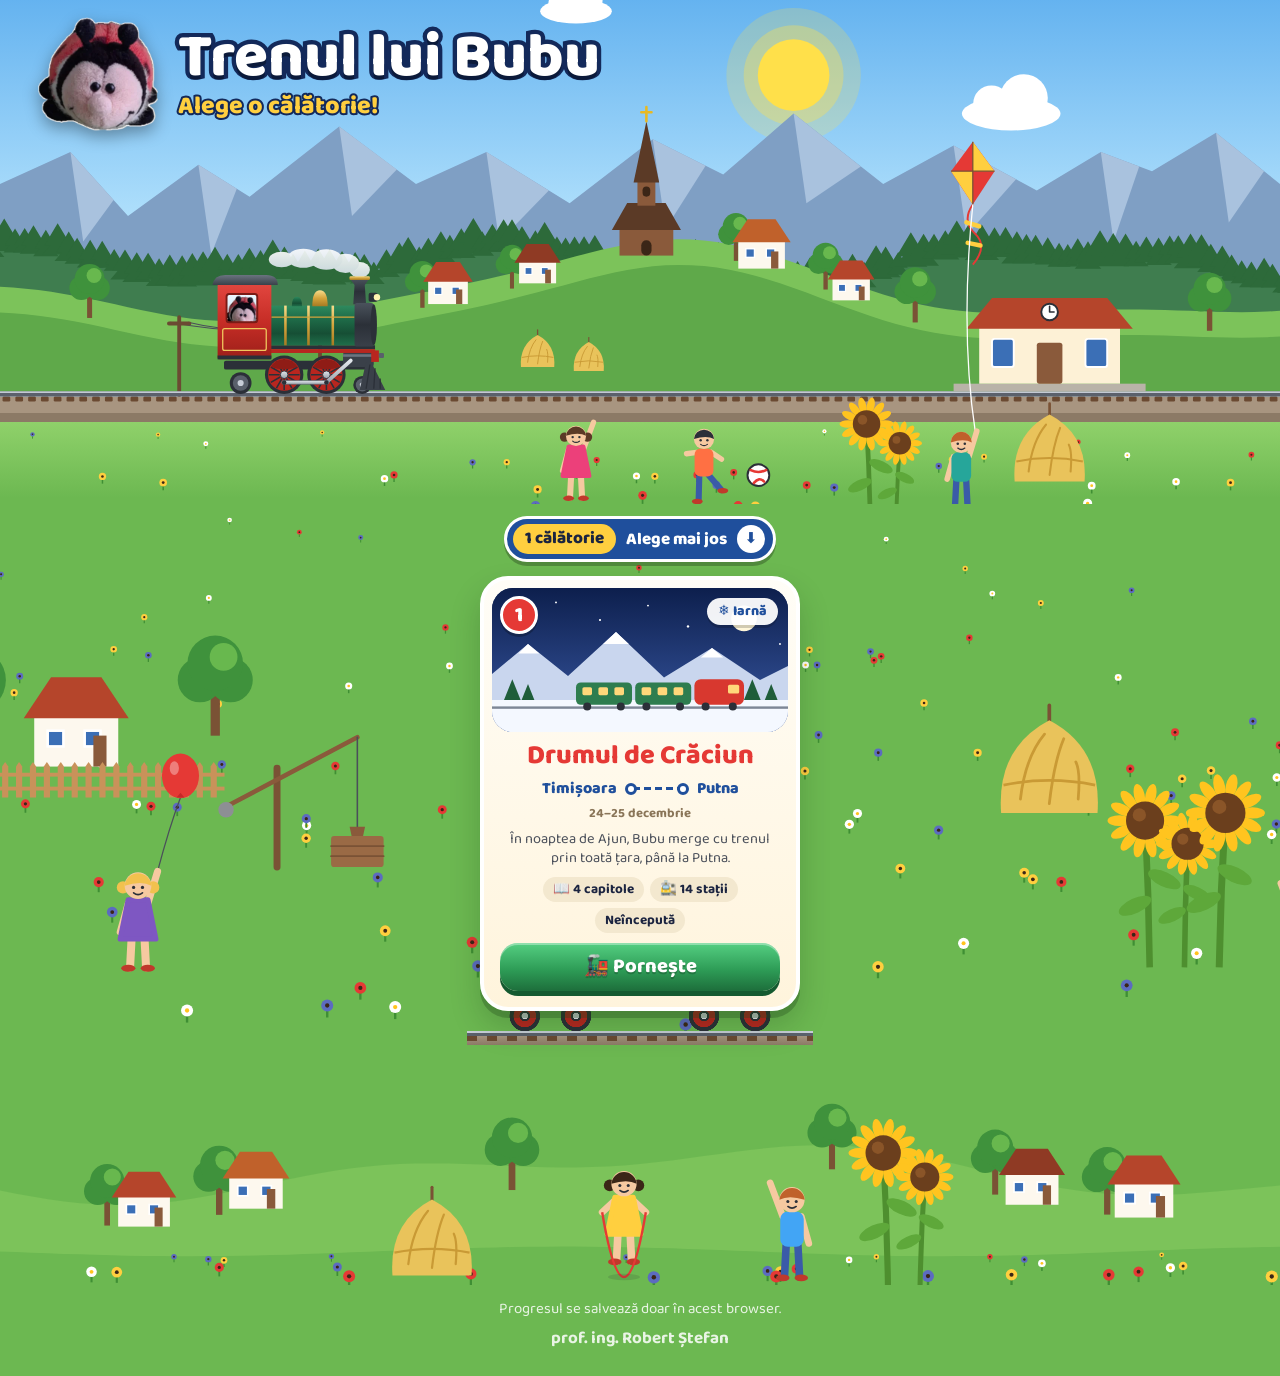
==== index.html @ 70a52c05 "Show under the landscape how many journeys there are, and that they are below" ====
<!doctype html>
<html lang="ro">
<head>
  <meta charset="utf-8">
  <meta name="viewport" content="width=device-width, initial-scale=1, viewport-fit=cover">
  <title>Trenul lui Bubu</title>
  <meta name="description" content="Trenul lui Bubu: călătorii cu trenul prin România, cu misiuni în gări și pe drum. Un joc pentru copii, pe calculator, tabletă și telefon.">
  <meta name="theme-color" content="#13295a">
  <link rel="icon" href="shared/assets/favicon.ico" sizes="48x48">
  <link rel="icon" href="shared/assets/icon-192.png" type="image/png" sizes="192x192">
  <link rel="preconnect" href="https://fonts.googleapis.com">
  <link rel="preconnect" href="https://fonts.gstatic.com" crossorigin>
  <link href="https://fonts.googleapis.com/css2?family=Baloo+2:wght@500;700;800&display=swap" rel="stylesheet">
  <link rel="stylesheet" href="shared/css/tokens.css">
  <link rel="stylesheet" href="home/home.css">
  <!-- the season (from the calendar, or ?anotimp=vara): marks <html> before the page is drawn -->
  <script src="home/season.js"></script>
</head>
<body>
  <header class="home-hero">
    <!-- the season's landscape is drawn here by home/home.js (home/landscape.js) -->
    <div class="home-scene" id="scene"></div>
    <div class="home-head">
      <img class="home-bubu" src="shared/assets/bubu.webp" alt="" width="120" height="120">
      <div class="home-sign">
        <h1 class="home-title">Trenul lui Bubu</h1>
        <p class="home-subtitle">Alege o călătorie!</p>
      </div>
    </div>
  </header>

  <main class="home-main">
    <!-- the scenery behind the cards (home/home.js) -->
    <div class="home-ground" id="ground"></div>
    <!-- how many journeys there are, and that they are below (home/home.js) -->
    <a class="home-more" id="more" href="#routes" hidden></a>
    <!-- the journeys are listed by home/home.js (from home/routes.js) -->
    <ol class="route-list" id="routes" aria-label="Călătoriile">
      <li><a class="route-card route-card--plain" href="route-01/">Ruta 1 · Drumul de Crăciun (Timișoara → Putna)</a></li>
    </ol>
  </main>

  <!-- the meadow of the landscape goes on under the journeys (home/home.js) -->
  <div class="home-meadow" id="meadow"></div>

  <footer class="home-foot">
    <p>Progresul se salvează doar în acest browser.</p>
    <p class="home-author">prof. ing. Robert Ștefan</p>
  </footer>

  <noscript><p class="home-foot">Pentru joc trebuie activat JavaScript în browser.</p></noscript>
  <script type="module" src="home/home.js"></script>
</body>
</html>
---- shared/css/tokens.css ----
/* Trenul lui Bubu — the design tokens shared by every page: colours, the
   font, spacing and the one look of every box (glass and paper cards).
   The canvas uses the same values (shared/js/gfx/ui-style.js). */

:root {
  --night: #0b1a3a;
  --night-2: #13295a;
  --snow: #f4f8ff;
  --red: #e53935;
  --red-dark: #b71c1c;
  --green: #2e9d57;
  --green-dark: #1d6e3b;
  --gold: #ffcf3f;
  --ink: #1b2440;
  --paper: #fffaf0;
  --station-blue: #1f4f9c;
  --font: 'Baloo 2', 'Comic Sans MS', system-ui, sans-serif;
  --gap: clamp(8px, 1.4vmin, 14px);

  /* One look for every box in the game (the canvas uses the same values,
     see shared/js/gfx/ui-style.js). Two families:
       glass  dark blue, see-through, thin white line: the HUD, counters,
              buttons and controls over the game;
       paper  warm white card, thick white line: everything to read
              (announcements, results, briefings, station missions). */
  --glass: rgba(19, 41, 90, .85);
  --glass-line: 3px solid rgba(255, 255, 255, .9);
  --paper-card: rgba(255, 250, 240, .97);
  --paper-line: 5px solid #fff;
  --radius-s: 18px;
  --radius-m: 24px;
  --radius-l: 30px;
  /* shadows: a solid one under the box (it "stands" on the page) plus, for
     big cards, one soft shadow — painted once, never animated */
  --shadow-s: 0 4px 0 rgba(0, 0, 0, .25);
  --shadow-l: 0 10px 0 rgba(0, 0, 0, .2), 0 22px 48px rgba(0, 0, 0, .35);
  /* the springy curve every box uses to come in */
  --spring: cubic-bezier(.2, 1.35, .4, 1);
}
---- home/home.css ----
/* Trenul lui Bubu — the home page: the season's landscape with the train,
   then the list of journeys.
   It uses the shared design tokens (shared/css/tokens.css): the cards are
   "paper" cards, like everything to read in the game. Nothing moves on this
   page: no animations, no transitions. */

* { box-sizing: border-box; }

html { min-height: 100%; }

/* the colours of every season (home/season.js marks <html> with it):
   the ground under the landscape, continuing its meadow */
:root[data-season="summer"] {
  --ground: #6cb851;
  --ground-ink: #fff;
}

body {
  margin: 0;
  overflow-x: clip;
  min-height: 100vh;
  padding: 0 0 max(16px, env(safe-area-inset-bottom));
  font-family: var(--font);
  color: var(--ground-ink, var(--snow));
  /* the meadow of the landscape goes on under the journeys */
  background: var(--ground, var(--night));
}

/* ---------- The landscape, with the name of the game on its sky ---------- */
.home-hero {
  position: relative;
  /* tall enough that the train and the children are big, low enough that
     the journeys show under it; on a tall phone not so tall that the train
     is cut at the sides */
  height: clamp(270px, min(56svh, 125vw), 740px);
  overflow: hidden;
  background: var(--ground);
}
.home-scene { position: absolute; inset: 0; }
.home-scene svg { display: block; width: 100%; height: 100%; }

.home-head {
  position: relative;
  display: flex;
  align-items: center;
  justify-content: center;
  gap: clamp(8px, 2.4vw, 20px);
  padding: max(14px, env(safe-area-inset-top)) 16px 0;
}
.home-bubu {
  width: clamp(64px, 14vw, 120px);
  height: auto;
  filter: drop-shadow(0 6px 8px rgba(0, 0, 0, .35));
}
/* the name of the game, straight on the sky (no box around it) */
.home-sign { text-align: left; }
/* white letters with a dark blue outline, so they read on any sky */
.home-title {
  margin: 0;
  font-size: clamp(34px, 7vw, 62px);
  font-weight: 800;
  line-height: 1;
  color: #fff;
  -webkit-text-stroke: .14em var(--night-2);
  paint-order: stroke fill;
  text-shadow: 0 4px 0 var(--night);
}
.home-subtitle {
  margin: 4px 0 0;
  font-size: clamp(18px, 3vw, 25px);
  font-weight: 800;
  line-height: 1.1;
  color: var(--gold);
  -webkit-text-stroke: .16em var(--night-2);
  paint-order: stroke fill;
}

/* wide screens: the name goes to the left, out of the way of the sun, and
   the engine goes further left too (the whole width of the landscape shows) */
@media (min-aspect-ratio: 4/3) {
  .home-head { justify-content: flex-start; padding-left: max(3vw, env(safe-area-inset-left)); }
  .land-engine { transform: translateX(-360px); }
}

/* ---------- Season filter (only with journeys of several seasons) ---------- */
.season-bar {
  display: flex;
  flex-wrap: wrap;
  justify-content: center;
  gap: 10px;
  margin: 0 auto 20px;
}
.season-btn {
  padding: 8px 18px;
  border: var(--glass-line);
  border-radius: 999px;
  background: var(--glass);
  color: #fff;
  font: inherit;
  font-size: 18px;
  font-weight: 700;
  box-shadow: var(--shadow-s);
  cursor: pointer;
}
.season-btn[aria-pressed="true"] { background: var(--gold); color: var(--ink); }

/* ---------- Journeys ---------- */
.home-main { position: relative; max-width: 1100px; margin: 0 auto; padding: 12px 16px 0; }
/* the scenery behind the cards, across the whole width of the page */
.home-ground {
  position: absolute;
  top: 0;
  bottom: 0;
  left: calc(50% - 50vw);
  width: 100vw;
  min-height: 420px;
  pointer-events: none;
}
.home-ground svg { display: block; width: 100%; height: 100%; }
.home-main > :not(.home-ground) { position: relative; }
/* the sign that tells how many journeys there are, and that they are below */
.home-more {
  display: flex;
  align-items: center;
  gap: 10px;
  width: fit-content;
  margin: 0 auto 14px;
  padding: 5px 8px 5px 6px;
  border: 3px solid #fff;
  border-radius: 999px;
  background: var(--station-blue);
  color: #fff;
  font-size: 17px;
  font-weight: 800;
  text-decoration: none;
  box-shadow: 0 4px 0 rgba(0, 0, 0, .25);
}
.home-more[hidden] { display: none; }
.home-more-count { padding: 1px 12px 2px; border-radius: 999px; background: var(--gold); color: var(--ink); }
.home-more-arrow {
  display: grid;
  place-items: center;
  width: 28px;
  height: 28px;
  border-radius: 50%;
  background: #fff;
  color: var(--station-blue);
  font-size: 15px;
}
.route-list {
  list-style: none;
  margin: 0;
  padding: 0;
  display: grid;
  /* the cards stand in the middle, the scenery shows at their sides */
  grid-template-columns: repeat(auto-fit, minmax(min(100%, 270px), 320px));
  justify-content: center;
  gap: var(--list-gap) var(--list-gap);
  --list-gap: clamp(14px, 2.4vw, 24px);
}
/* every journey is a train car: on wheels, on a track that runs along the row */
.route-item { position: relative; padding-bottom: 30px; }
.route-item::before {
  content: "";
  position: absolute;
  left: 0;
  right: 0;
  bottom: 12px;
  height: 34px;
  background:
    radial-gradient(circle at 14% 50%, #e3e7ec 0 3px, #2b3038 3.5px 5px, #b8261f 5.5px 11px, #2b3038 11.5px 15px, transparent 15.5px),
    radial-gradient(circle at 30% 50%, #e3e7ec 0 3px, #2b3038 3.5px 5px, #b8261f 5.5px 11px, #2b3038 11.5px 15px, transparent 15.5px),
    radial-gradient(circle at 70% 50%, #e3e7ec 0 3px, #2b3038 3.5px 5px, #b8261f 5.5px 11px, #2b3038 11.5px 15px, transparent 15.5px),
    radial-gradient(circle at 86% 50%, #e3e7ec 0 3px, #2b3038 3.5px 5px, #b8261f 5.5px 11px, #2b3038 11.5px 15px, transparent 15.5px);
}
.route-item::after {
  content: "";
  position: absolute;
  left: calc(var(--list-gap) / -2 - 1px);
  right: calc(var(--list-gap) / -2 - 1px);
  bottom: 0;
  height: 14px;
  background:
    linear-gradient(#c8ced8 0 2px, #5b616c 2px 5px, transparent 5px) 0 0 / 100% 100% no-repeat,
    repeating-linear-gradient(90deg, #6b4a32 0 10px, transparent 10px 20px) 0 5px / 100% 5px no-repeat,
    linear-gradient(#a89580, #8c7a66) 0 5px / 100% 9px no-repeat;
}
.route-item[hidden] { display: none; }

/* a journey's card: a warm paper ticket with a thick white edge, its
   picture framed inside, its name and its two stations joined like on a
   railway map, and one big button */
.route-card {
  position: relative;
  z-index: 1;
  display: flex;
  flex-direction: column;
  height: calc(100% - 4px);
  overflow: hidden;
  background: linear-gradient(#fffdf7, #fff4dc);
  color: var(--ink);
  border: 4px solid #fff;
  border-radius: 28px;
  box-shadow: 0 7px 0 rgba(30, 70, 25, .3), 0 16px 30px rgba(20, 50, 20, .22);
  text-decoration: none;
}
.route-card:hover, .route-card:focus-visible { transform: translateY(-4px); }
.route-card:active { transform: translateY(2px); }
.route-card:hover .route-go, .route-card:focus-visible .route-go { filter: brightness(1.08); }
.route-card:focus-visible { outline: 5px solid var(--gold); outline-offset: 3px; }
.route-card--plain { padding: 20px; font-size: 20px; font-weight: 700; }

.route-pic {
  position: relative;
  margin: 8px 8px 0;
  aspect-ratio: 2 / 1;
  overflow: hidden;
  border-radius: 21px;
  background: var(--night-2);
}
.route-pic svg { display: block; width: 100%; height: 100%; }
/* the journey's number, like the number on a train */
.route-num {
  position: absolute;
  top: 8px;
  left: 8px;
  display: grid;
  place-items: center;
  width: 38px;
  height: 38px;
  border: 3px solid #fff;
  border-radius: 50%;
  background: var(--red);
  color: #fff;
  font-size: 21px;
  font-weight: 800;
  line-height: 1;
  box-shadow: 0 3px 0 rgba(0, 0, 0, .25);
}
.route-season {
  position: absolute;
  top: 10px;
  right: 10px;
  padding: 2px 11px 3px;
  border-radius: 999px;
  background: rgba(255, 255, 255, .94);
  color: var(--season, var(--green));
  font-size: 14px;
  font-weight: 800;
  box-shadow: 0 3px 0 rgba(0, 0, 0, .18);
}

.route-body {
  flex: 1;
  display: flex;
  flex-direction: column;
  align-items: center;
  gap: 6px;
  padding: 10px 16px 16px;
  text-align: center;
}
.route-title { margin: 0; font-size: clamp(23px, 2.8vw, 27px); font-weight: 800; line-height: 1.05; color: var(--red); }
.route-way {
  display: flex;
  align-items: center;
  justify-content: center;
  gap: 8px;
  margin: 0;
  font-size: 16px;
  font-weight: 800;
  color: var(--station-blue);
}
/* the line between the two stations: a dashed track with a dot at each end */
.route-line {
  position: relative;
  flex: 0 0 64px;
  height: 12px;
  background: repeating-linear-gradient(90deg, var(--station-blue) 0 7px, transparent 7px 11px) center / calc(100% - 16px) 3px no-repeat;
}
.route-line::before, .route-line::after {
  content: "";
  position: absolute;
  top: 0;
  width: 6px;
  height: 6px;
  border: 3px solid var(--station-blue);
  border-radius: 50%;
  background: #fff;
}
.route-line::before { left: 0; }
.route-line::after { right: 0; }
.route-when { margin: -4px 0 0; font-size: 13px; font-weight: 700; color: #8a7558; }
.route-blurb { margin: 0; font-size: 14.5px; line-height: 1.32; color: #4a4f5a; }
.route-facts {
  list-style: none;
  margin: 2px 0 4px;
  padding: 0;
  display: flex;
  flex-wrap: wrap;
  justify-content: center;
  gap: 6px;
  font-size: 13.5px;
  font-weight: 700;
}
.route-facts li { padding: 1px 10px 2px; border-radius: 999px; background: #f3e8cf; }
.route-status--started { background: #ffe9a3 !important; }
.route-status--finished { background: #c8efd5 !important; color: var(--green-dark); }
.route-stars { color: #b07f00; }
.route-go {
  align-self: stretch;
  margin-top: auto;
  padding: 7px 16px 9px;
  border-radius: 18px;
  background: linear-gradient(#55cf82, var(--green) 55%, var(--green-dark));
  color: #fff;
  font-size: 20px;
  font-weight: 800;
  text-shadow: 0 2px 0 rgba(0, 0, 0, .2);
  box-shadow: 0 5px 0 #155a30, inset 0 2px 0 rgba(255, 255, 255, .35);
}

/* hidden on the screen, read by screen readers */
.sr-only {
  position: absolute;
  width: 1px;
  height: 1px;
  overflow: hidden;
  clip-path: inset(50%);
  white-space: nowrap;
}

/* each season colours its card's season label */
.season--winter { --season: #1f4f9c; }
.season--spring { --season: #c2477a; }
.season--summer { --season: #c27a00; }
.season--autumn { --season: #b5451b; }

/* ---------- The meadow under the journeys ---------- */
.home-meadow { height: clamp(140px, 20vw, 240px); }
.home-meadow svg { display: block; width: 100%; height: 100%; }

/* ---------- Footer ---------- */
.home-foot { margin: 12px 16px 8px; text-align: center; font-size: 15px; opacity: .85; }
.home-foot p { margin: 0 0 4px; }
.home-author { font-size: 17px; font-weight: 700; }

/* sideways phones: the landscape fills the screen, with a low sign */
@media (max-height: 520px) and (orientation: landscape) {
  .home-hero { height: 76svh; }
  .home-head { padding-top: max(8px, env(safe-area-inset-top)); }
  .home-bubu { width: 56px; }
  .home-title { font-size: 30px; }
  .home-subtitle { font-size: 16px; margin-top: 2px; }
}
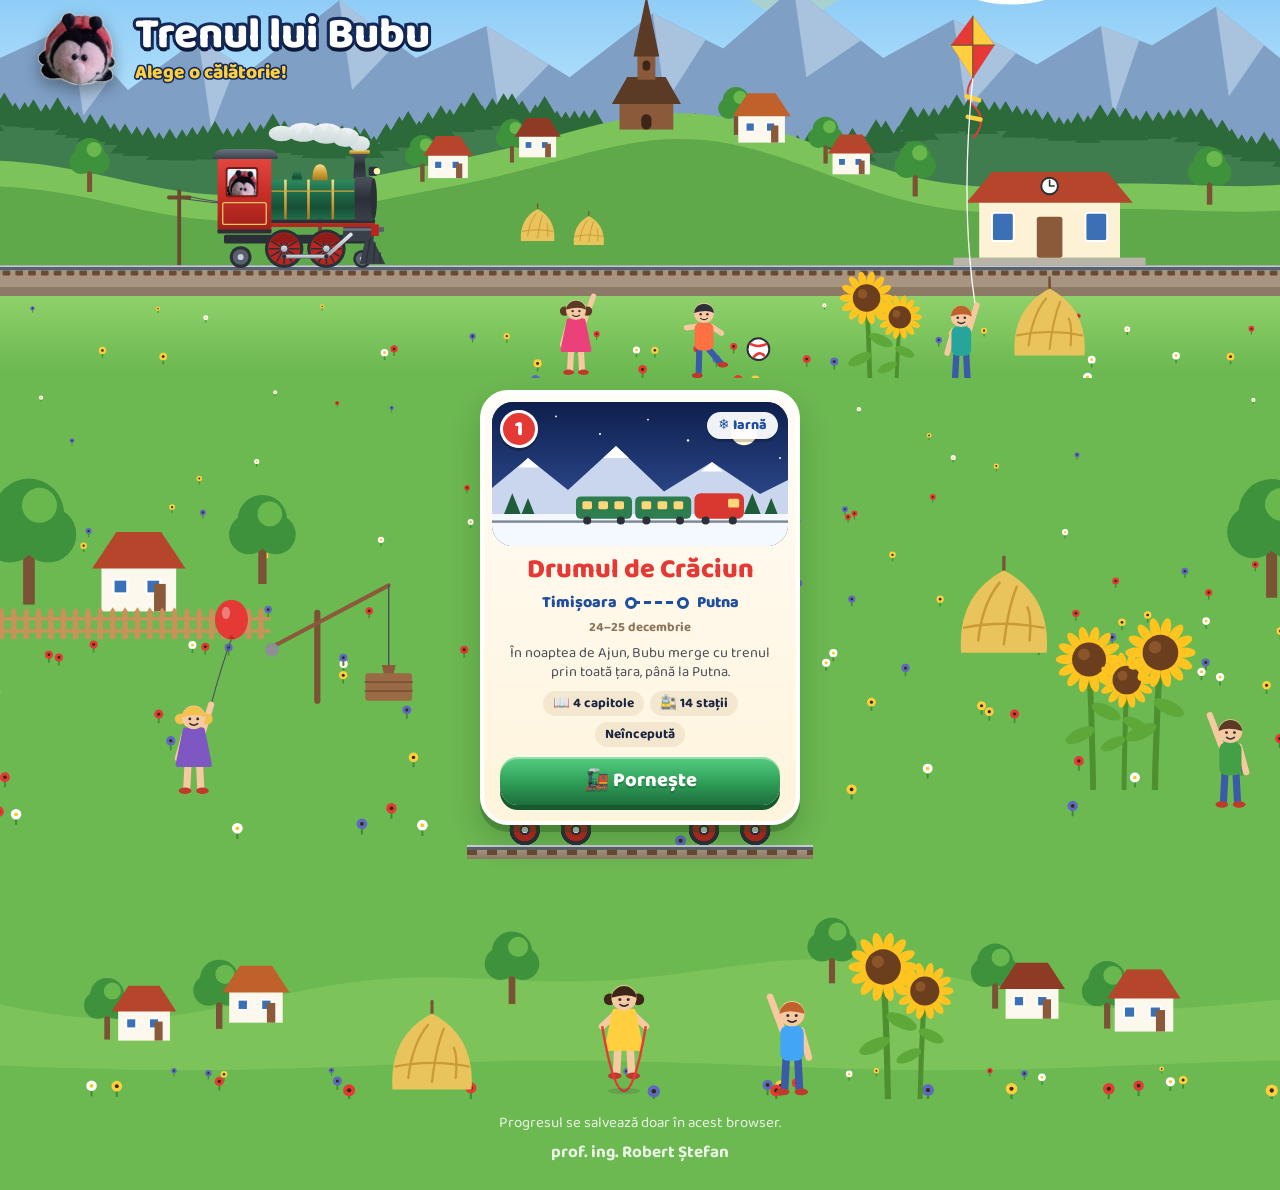
==== commit a5e959c7: "Show a 'see all journeys' button while journeys are below the screen" ====
--- a/index.html
+++ b/index.html
@@ -32,8 +32,6 @@
   <main class="home-main">
     <!-- the scenery behind the cards (home/home.js) -->
     <div class="home-ground" id="ground"></div>
-    <!-- how many journeys there are, and that they are below (home/home.js) -->
-    <a class="home-more" id="more" href="#routes" hidden></a>
     <!-- the journeys are listed by home/home.js (from home/routes.js) -->
     <ol class="route-list" id="routes" aria-label="Călătoriile">
       <li><a class="route-card route-card--plain" href="route-01/">Ruta 1 · Drumul de Crăciun (Timișoara → Putna)</a></li>
@@ -48,6 +46,9 @@
     <p class="home-author">prof. ing. Robert Ștefan</p>
   </footer>
 
+  <!-- shows that there are journeys below the screen (home/home.js) -->
+  <button class="scroll-hint" id="scroll-hint" type="button" hidden>Vezi toate călătoriile <span aria-hidden="true">↓</span></button>
+
   <noscript><p class="home-foot">Pentru joc trebuie activat JavaScript în browser.</p></noscript>
   <script type="module" src="home/home.js"></script>
 </body>
--- a/home/home.css
+++ b/home/home.css
@@ -32,7 +32,7 @@
   /* tall enough that the train and the children are big, low enough that
      the journeys show under it; on a tall phone not so tall that the train
      is cut at the sides */
-  height: clamp(270px, min(56svh, 125vw), 740px);
+  height: clamp(230px, min(42svh, 125vw), 560px);
   overflow: hidden;
   background: var(--ground);
 }
@@ -80,6 +80,11 @@
 @media (min-aspect-ratio: 4/3) {
   .home-head { justify-content: flex-start; padding-left: max(3vw, env(safe-area-inset-left)); }
   .land-engine { transform: translateX(-360px); }
+  /* the landscape is a low strip there: a smaller name, so it stays above the engine */
+  .home-head { padding-top: max(10px, env(safe-area-inset-top)); }
+  .home-bubu { width: clamp(56px, 6vw, 84px); }
+  .home-title { font-size: clamp(30px, 3.4vw, 50px); }
+  .home-subtitle { font-size: clamp(16px, 1.5vw, 21px); }
 }
 
 /* ---------- Season filter (only with journeys of several seasons) ---------- */
@@ -118,35 +123,7 @@
 }
 .home-ground svg { display: block; width: 100%; height: 100%; }
 .home-main > :not(.home-ground) { position: relative; }
-/* the sign that tells how many journeys there are, and that they are below */
-.home-more {
-  display: flex;
-  align-items: center;
-  gap: 10px;
-  width: fit-content;
-  margin: 0 auto 14px;
-  padding: 5px 8px 5px 6px;
-  border: 3px solid #fff;
-  border-radius: 999px;
-  background: var(--station-blue);
-  color: #fff;
-  font-size: 17px;
-  font-weight: 800;
-  text-decoration: none;
-  box-shadow: 0 4px 0 rgba(0, 0, 0, .25);
-}
-.home-more[hidden] { display: none; }
-.home-more-count { padding: 1px 12px 2px; border-radius: 999px; background: var(--gold); color: var(--ink); }
-.home-more-arrow {
-  display: grid;
-  place-items: center;
-  width: 28px;
-  height: 28px;
-  border-radius: 50%;
-  background: #fff;
-  color: var(--station-blue);
-  font-size: 15px;
-}
+
 .route-list {
   list-style: none;
   margin: 0;
@@ -339,6 +316,36 @@
 .home-meadow { height: clamp(140px, 20vw, 240px); }
 .home-meadow svg { display: block; width: 100%; height: 100%; }
 
+/* ---------- "Vezi toate călătoriile ↓" ----------
+   shown by home/home.js only while the page is at the top and a journey is
+   hidden below the screen; a tap jumps to it (like lumea-lui-bubu, but still) */
+.scroll-hint {
+  position: fixed;
+  z-index: 20;
+  left: 50%;
+  bottom: calc(16px + env(safe-area-inset-bottom, 0px));
+  display: inline-flex;
+  align-items: center;
+  gap: 8px;
+  min-height: 48px;
+  padding: 8px 22px 10px;
+  border: 3px solid #fff;
+  border-radius: 999px;
+  background: var(--station-blue);
+  color: #fff;
+  font: inherit;
+  font-size: 18px;
+  font-weight: 800;
+  box-shadow: 0 6px 16px rgba(20, 40, 60, .35);
+  cursor: pointer;
+  transform: translateX(-50%);
+}
+.scroll-hint[hidden] { display: none; }
+/* wide screens: in the bottom right corner, where it does not cover a card */
+@media (min-width: 641px) {
+  .scroll-hint { left: auto; right: 24px; transform: none; }
+}
+
 /* ---------- Footer ---------- */
 .home-foot { margin: 12px 16px 8px; text-align: center; font-size: 15px; opacity: .85; }
 .home-foot p { margin: 0 0 4px; }
@@ -346,7 +353,7 @@
 
 /* sideways phones: the landscape fills the screen, with a low sign */
 @media (max-height: 520px) and (orientation: landscape) {
-  .home-hero { height: 76svh; }
+  .home-hero { height: 64svh; }
   .home-head { padding-top: max(8px, env(safe-area-inset-top)); }
   .home-bubu { width: 56px; }
   .home-title { font-size: 30px; }
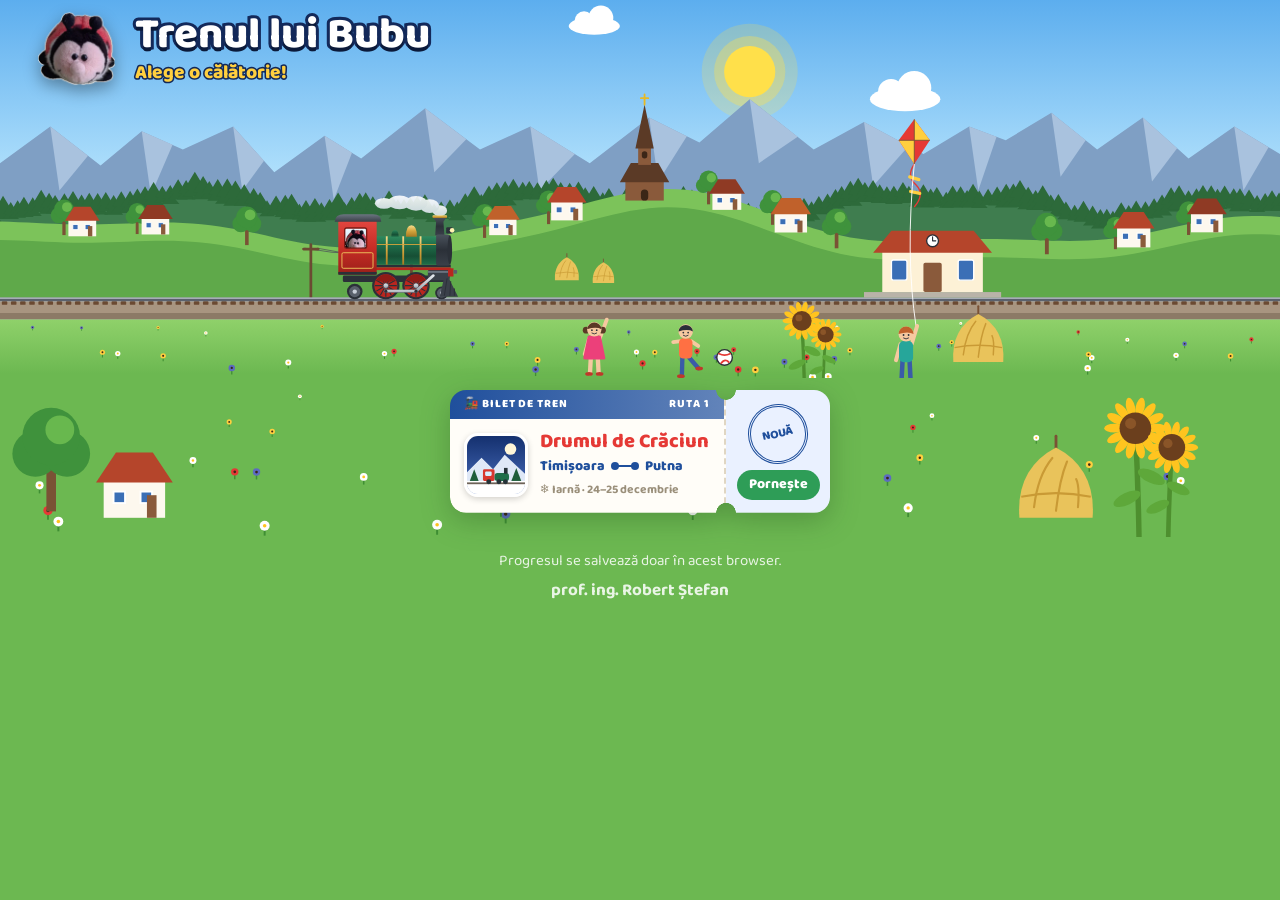
==== commit 57a9974a: "Make the journeys part only as tall as the tickets" ====
--- a/index.html
+++ b/index.html
@@ -38,9 +38,6 @@
     </ol>
   </main>
 
-  <!-- the meadow of the landscape goes on under the journeys (home/home.js) -->
-  <div class="home-meadow" id="meadow"></div>
-
   <footer class="home-foot">
     <p>Progresul se salvează doar în acest browser.</p>
     <p class="home-author">prof. ing. Robert Ștefan</p>
--- a/home/home.css
+++ b/home/home.css
@@ -110,7 +110,7 @@
 .season-btn[aria-pressed="true"] { background: var(--gold); color: var(--ink); }
 
 /* ---------- Journeys ---------- */
-.home-main { position: relative; max-width: 1100px; margin: 0 auto; padding: 12px 16px 0; }
+.home-main { position: relative; max-width: 1100px; margin: 0 auto; padding: 12px 16px 24px; }
 /* the scenery behind the cards, across the whole width of the page */
 .home-ground {
   position: absolute;
@@ -118,10 +118,13 @@
   bottom: 0;
   left: calc(50% - 50vw);
   width: 100vw;
-  min-height: 420px;
   pointer-events: none;
 }
 .home-ground svg { display: block; width: 100%; height: 100%; }
+/* narrow screens: the card fills the width, the scenery would only peek out at the edges */
+@media (max-width: 640px) {
+  .home-ground { display: none; }
+}
 .home-main > :not(.home-ground) { position: relative; }
 
 .route-list {
@@ -130,170 +133,138 @@
   padding: 0;
   display: grid;
   /* the cards stand in the middle, the scenery shows at their sides */
-  grid-template-columns: repeat(auto-fit, minmax(min(100%, 270px), 320px));
+  grid-template-columns: repeat(auto-fit, minmax(min(100%, 320px), 380px));
   justify-content: center;
   gap: var(--list-gap) var(--list-gap);
   --list-gap: clamp(14px, 2.4vw, 24px);
 }
-/* every journey is a train car: on wheels, on a track that runs along the row */
-.route-item { position: relative; padding-bottom: 30px; }
-.route-item::before {
-  content: "";
-  position: absolute;
-  left: 0;
-  right: 0;
-  bottom: 12px;
-  height: 34px;
-  background:
-    radial-gradient(circle at 14% 50%, #e3e7ec 0 3px, #2b3038 3.5px 5px, #b8261f 5.5px 11px, #2b3038 11.5px 15px, transparent 15.5px),
-    radial-gradient(circle at 30% 50%, #e3e7ec 0 3px, #2b3038 3.5px 5px, #b8261f 5.5px 11px, #2b3038 11.5px 15px, transparent 15.5px),
-    radial-gradient(circle at 70% 50%, #e3e7ec 0 3px, #2b3038 3.5px 5px, #b8261f 5.5px 11px, #2b3038 11.5px 15px, transparent 15.5px),
-    radial-gradient(circle at 86% 50%, #e3e7ec 0 3px, #2b3038 3.5px 5px, #b8261f 5.5px 11px, #2b3038 11.5px 15px, transparent 15.5px);
-}
-.route-item::after {
-  content: "";
-  position: absolute;
-  left: calc(var(--list-gap) / -2 - 1px);
-  right: calc(var(--list-gap) / -2 - 1px);
-  bottom: 0;
-  height: 14px;
-  background:
-    linear-gradient(#c8ced8 0 2px, #5b616c 2px 5px, transparent 5px) 0 0 / 100% 100% no-repeat,
-    repeating-linear-gradient(90deg, #6b4a32 0 10px, transparent 10px 20px) 0 5px / 100% 5px no-repeat,
-    linear-gradient(#a89580, #8c7a66) 0 5px / 100% 9px no-repeat;
-}
 .route-item[hidden] { display: none; }
 
-/* a journey's card: a warm paper ticket with a thick white edge, its
-   picture framed inside, its name and its two stations joined like on a
-   railway map, and one big button */
+/* a journey's card is a train ticket: the main part with a coloured band,
+   then a perforation with a notch at each end, then the stub with the
+   stamp (new, under way, done) and the button. The notches are cut out of
+   the card (mask), so the shadow is drawn around the cut shape (filter). */
+.route-item { filter: drop-shadow(0 8px 14px rgba(20, 60, 20, .28)); }
 .route-card {
-  position: relative;
-  z-index: 1;
+  --stub: 104px;
+  display: flex;
+  height: 100%;
+  background: #fffdf8;
+  color: var(--ink);
+  border-radius: 16px;
+  text-decoration: none;
+  -webkit-mask:
+    radial-gradient(circle 10px at calc(100% - var(--stub)) 0, transparent 9.5px, #000 10px) top / 100% 51% no-repeat,
+    radial-gradient(circle 10px at calc(100% - var(--stub)) 100%, transparent 9.5px, #000 10px) bottom / 100% 51% no-repeat;
+  mask:
+    radial-gradient(circle 10px at calc(100% - var(--stub)) 0, transparent 9.5px, #000 10px) top / 100% 51% no-repeat,
+    radial-gradient(circle 10px at calc(100% - var(--stub)) 100%, transparent 9.5px, #000 10px) bottom / 100% 51% no-repeat;
+}
+.route-card:hover .route-go, .route-card:focus-visible .route-go { filter: brightness(1.08); }
+.route-card:focus-visible .ticket-main { outline: 4px solid var(--gold); outline-offset: -6px; }
+.route-card--plain { padding: 20px; font-size: 20px; font-weight: 700; }
+
+.ticket-main {
+  flex: 1;
+  min-width: 0;
   display: flex;
   flex-direction: column;
-  height: calc(100% - 4px);
+  border-right: 2px dashed #e0d6c2;
+}
+/* the band at the top, in the colour of the journey's season */
+.ticket-head {
+  display: flex;
+  justify-content: space-between;
+  margin: 0;
+  padding: 5px 14px 6px;
+  background: linear-gradient(90deg, var(--season, var(--station-blue)), color-mix(in srgb, var(--season, var(--station-blue)) 70%, #fff));
+  color: #fff;
+  font-size: 11.5px;
+  font-weight: 800;
+  letter-spacing: .08em;
+  text-transform: uppercase;
+}
+.ticket-row { flex: 1; display: flex; align-items: center; gap: 12px; padding: 12px 14px 14px; }
+/* the small picture, framed like a photo */
+.ticket-pic {
+  flex: 0 0 64px;
+  height: 64px;
   overflow: hidden;
-  background: linear-gradient(#fffdf7, #fff4dc);
-  color: var(--ink);
-  border: 4px solid #fff;
-  border-radius: 28px;
-  box-shadow: 0 7px 0 rgba(30, 70, 25, .3), 0 16px 30px rgba(20, 50, 20, .22);
-  text-decoration: none;
-}
-.route-card:hover, .route-card:focus-visible { transform: translateY(-4px); }
-.route-card:active { transform: translateY(2px); }
-.route-card:hover .route-go, .route-card:focus-visible .route-go { filter: brightness(1.08); }
-.route-card:focus-visible { outline: 5px solid var(--gold); outline-offset: 3px; }
-.route-card--plain { padding: 20px; font-size: 20px; font-weight: 700; }
-
-.route-pic {
-  position: relative;
-  margin: 8px 8px 0;
-  aspect-ratio: 2 / 1;
-  overflow: hidden;
-  border-radius: 21px;
-  background: var(--night-2);
-}
-.route-pic svg { display: block; width: 100%; height: 100%; }
-/* the journey's number, like the number on a train */
-.route-num {
-  position: absolute;
-  top: 8px;
-  left: 8px;
-  display: grid;
-  place-items: center;
-  width: 38px;
-  height: 38px;
   border: 3px solid #fff;
-  border-radius: 50%;
-  background: var(--red);
-  color: #fff;
-  font-size: 21px;
-  font-weight: 800;
-  line-height: 1;
-  box-shadow: 0 3px 0 rgba(0, 0, 0, .25);
-}
-.route-season {
-  position: absolute;
-  top: 10px;
-  right: 10px;
-  padding: 2px 11px 3px;
-  border-radius: 999px;
-  background: rgba(255, 255, 255, .94);
-  color: var(--season, var(--green));
-  font-size: 14px;
-  font-weight: 800;
-  box-shadow: 0 3px 0 rgba(0, 0, 0, .18);
-}
-
-.route-body {
-  flex: 1;
-  display: flex;
-  flex-direction: column;
+  border-radius: 14px;
+  box-shadow: 0 2px 6px rgba(0, 0, 0, .18);
+}
+.ticket-pic svg { display: block; width: 100%; height: 100%; }
+.ticket-words { min-width: 0; display: flex; flex-direction: column; gap: 3px; }
+.route-title { margin: 0; font-size: 20px; font-weight: 800; line-height: 1.05; color: var(--red); }
+.route-way {
+  display: flex;
   align-items: center;
   gap: 6px;
-  padding: 10px 16px 16px;
-  text-align: center;
-}
-.route-title { margin: 0; font-size: clamp(23px, 2.8vw, 27px); font-weight: 800; line-height: 1.05; color: var(--red); }
-.route-way {
-  display: flex;
-  align-items: center;
-  justify-content: center;
-  gap: 8px;
-  margin: 0;
-  font-size: 16px;
+  margin: 0;
+  font-size: 14px;
   font-weight: 800;
   color: var(--station-blue);
 }
-/* the line between the two stations: a dashed track with a dot at each end */
+/* the line between the two stations, with a dot at each end */
 .route-line {
   position: relative;
-  flex: 0 0 64px;
-  height: 12px;
-  background: repeating-linear-gradient(90deg, var(--station-blue) 0 7px, transparent 7px 11px) center / calc(100% - 16px) 3px no-repeat;
+  flex: 0 0 28px;
+  height: 8px;
+  background: linear-gradient(currentColor, currentColor) center / calc(100% - 8px) 2px no-repeat;
 }
 .route-line::before, .route-line::after {
   content: "";
   position: absolute;
   top: 0;
-  width: 6px;
-  height: 6px;
-  border: 3px solid var(--station-blue);
+  width: 8px;
+  height: 8px;
   border-radius: 50%;
-  background: #fff;
+  background: currentColor;
 }
 .route-line::before { left: 0; }
 .route-line::after { right: 0; }
-.route-when { margin: -4px 0 0; font-size: 13px; font-weight: 700; color: #8a7558; }
-.route-blurb { margin: 0; font-size: 14.5px; line-height: 1.32; color: #4a4f5a; }
-.route-facts {
-  list-style: none;
-  margin: 2px 0 4px;
-  padding: 0;
-  display: flex;
-  flex-wrap: wrap;
+.ticket-meta { margin: 0; font-size: 12px; font-weight: 700; color: #9a8f7a; }
+
+/* the stub: its colour and its stamp tell how far the journey got */
+.ticket-stub {
+  flex: 0 0 var(--stub);
+  display: flex;
+  flex-direction: column;
+  align-items: center;
   justify-content: center;
   gap: 6px;
-  font-size: 13.5px;
-  font-weight: 700;
-}
-.route-facts li { padding: 1px 10px 2px; border-radius: 999px; background: #f3e8cf; }
-.route-status--started { background: #ffe9a3 !important; }
-.route-status--finished { background: #c8efd5 !important; color: var(--green-dark); }
-.route-stars { color: #b07f00; }
+  padding: 10px 8px;
+  background: #eaf1ff;
+  --stamp: var(--station-blue);
+}
+.is-started .ticket-stub { background: #fff2c2; --stamp: #b07800; }
+.is-finished .ticket-stub { background: #d6f3df; --stamp: var(--green-dark); }
+.ticket-stamp {
+  display: grid;
+  place-items: center;
+  width: 60px;
+  height: 60px;
+  padding: 4px;
+  border: 3px double var(--stamp);
+  border-radius: 50%;
+  color: var(--stamp);
+  font-size: 12px;
+  font-weight: 800;
+  line-height: 1.05;
+  text-align: center;
+  text-transform: uppercase;
+  transform: rotate(-12deg);
+}
+.is-finished .ticket-stamp { border-style: solid; background: rgba(255, 255, 255, .6); }
+.route-stars { margin-top: -2px; font-size: 13px; font-weight: 800; color: #b07800; }
 .route-go {
-  align-self: stretch;
-  margin-top: auto;
-  padding: 7px 16px 9px;
-  border-radius: 18px;
-  background: linear-gradient(#55cf82, var(--green) 55%, var(--green-dark));
-  color: #fff;
-  font-size: 20px;
-  font-weight: 800;
-  text-shadow: 0 2px 0 rgba(0, 0, 0, .2);
-  box-shadow: 0 5px 0 #155a30, inset 0 2px 0 rgba(255, 255, 255, .35);
+  padding: 3px 12px 5px;
+  border-radius: 999px;
+  background: var(--green);
+  color: #fff;
+  font-size: 14px;
+  font-weight: 800;
 }
 
 /* hidden on the screen, read by screen readers */
@@ -311,10 +282,6 @@
 .season--spring { --season: #c2477a; }
 .season--summer { --season: #c27a00; }
 .season--autumn { --season: #b5451b; }
-
-/* ---------- The meadow under the journeys ---------- */
-.home-meadow { height: clamp(140px, 20vw, 240px); }
-.home-meadow svg { display: block; width: 100%; height: 100%; }
 
 /* ---------- "Vezi toate călătoriile ↓" ----------
    shown by home/home.js only while the page is at the top and a journey is
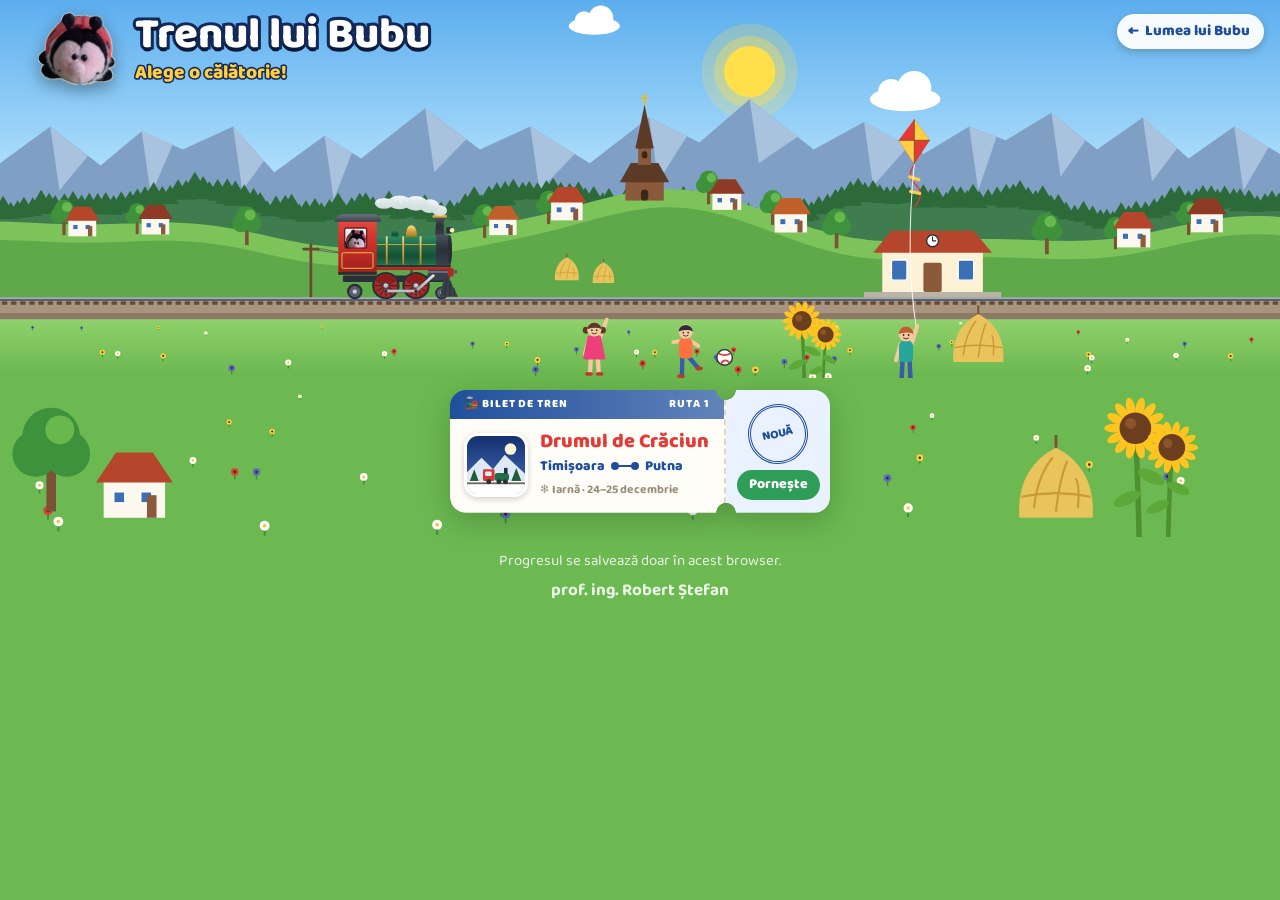
==== commit 69e6f5b0: "Add a button back to Lumea lui Bubu on the home page" ====
--- a/index.html
+++ b/index.html
@@ -20,6 +20,8 @@
   <header class="home-hero">
     <!-- the season's landscape is drawn here by home/home.js (home/landscape.js) -->
     <div class="home-scene" id="scene"></div>
+    <!-- the game is published inside lumea-lui-bubu (in its folder trenul-lui-bubu/): back to the village -->
+    <a class="home-back" href="../"><span aria-hidden="true">←</span> Lumea lui Bubu</a>
     <div class="home-head">
       <img class="home-bubu" src="shared/assets/bubu.webp" alt="" width="120" height="120">
       <div class="home-sign">
--- a/home/home.css
+++ b/home/home.css
@@ -52,6 +52,29 @@
   height: auto;
   filter: drop-shadow(0 6px 8px rgba(0, 0, 0, .35));
 }
+/* back to the village of lumea-lui-bubu: above the name on narrow screens,
+   in the top right corner on wide ones */
+.home-back {
+  position: relative;
+  z-index: 2;
+  display: flex;
+  align-items: center;
+  gap: 6px;
+  width: fit-content;
+  margin: max(10px, env(safe-area-inset-top)) 0 0 max(12px, env(safe-area-inset-left));
+  padding: 5px 14px 6px 11px;
+  border-radius: 999px;
+  background: rgba(255, 255, 255, .94);
+  color: var(--station-blue);
+  font-size: 15px;
+  font-weight: 800;
+  text-decoration: none;
+  box-shadow: 0 3px 8px rgba(0, 0, 0, .2);
+}
+.home-back:hover, .home-back:focus-visible { background: #fff; }
+.home-back:focus-visible { outline: 4px solid var(--gold); outline-offset: 2px; }
+.home-back + .home-head { padding-top: 6px; }
+
 /* the name of the game, straight on the sky (no box around it) */
 .home-sign { text-align: left; }
 /* white letters with a dark blue outline, so they read on any sky */
@@ -80,6 +103,8 @@
 @media (min-aspect-ratio: 4/3) {
   .home-head { justify-content: flex-start; padding-left: max(3vw, env(safe-area-inset-left)); }
   .land-engine { transform: translateX(-360px); }
+  .home-back { position: absolute; top: max(14px, env(safe-area-inset-top)); right: max(16px, env(safe-area-inset-right)); margin: 0; }
+  .home-back + .home-head { padding-top: max(10px, env(safe-area-inset-top)); }
   /* the landscape is a low strip there: a smaller name, so it stays above the engine */
   .home-head { padding-top: max(10px, env(safe-area-inset-top)); }
   .home-bubu { width: clamp(56px, 6vw, 84px); }
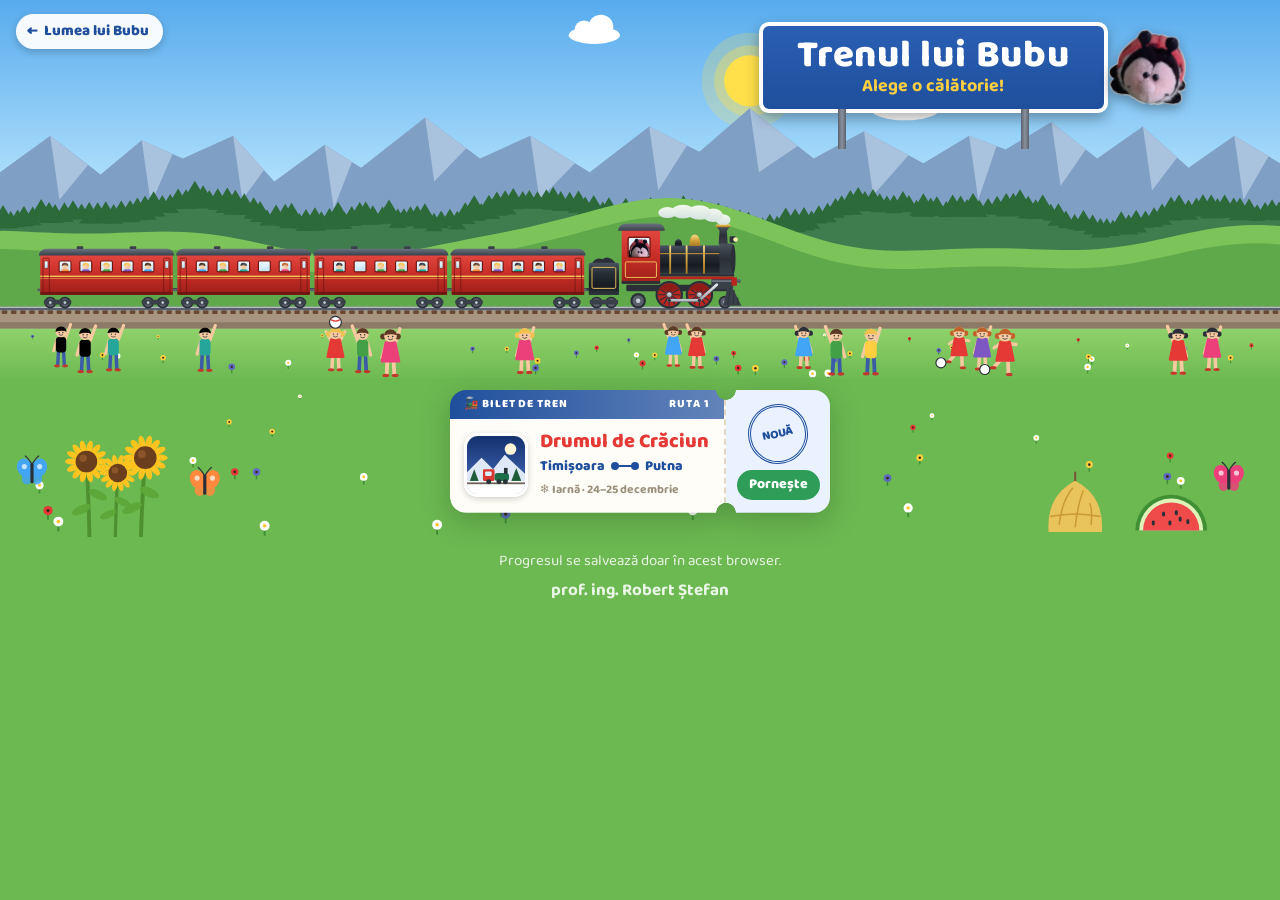
==== commit 0ee97367: "Write the name of the game on a station's name board, with Bubu beside it" ====
--- a/index.html
+++ b/index.html
@@ -23,10 +23,11 @@
     <!-- the game is published inside lumea-lui-bubu (in its folder trenul-lui-bubu/): back to the village -->
     <a class="home-back" href="../"><span aria-hidden="true">←</span> Lumea lui Bubu</a>
     <div class="home-head">
-      <img class="home-bubu" src="shared/assets/bubu.webp" alt="" width="120" height="120">
+      <!-- the name of the game on a station's name board, with Bubu sitting on it -->
       <div class="home-sign">
         <h1 class="home-title">Trenul lui Bubu</h1>
         <p class="home-subtitle">Alege o călătorie!</p>
+        <img class="home-bubu" src="shared/assets/bubu.webp" alt="" width="120" height="120">
       </div>
     </div>
   </header>
--- a/home/home.css
+++ b/home/home.css
@@ -26,7 +26,7 @@
   background: var(--ground, var(--night));
 }
 
-/* ---------- The landscape, with the name of the game on its sky ---------- */
+/* ---------- The landscape, with the name of the game on a station board ---------- */
 .home-hero {
   position: relative;
   /* tall enough that the train and the children are big, low enough that
@@ -42,18 +42,11 @@
 .home-head {
   position: relative;
   display: flex;
-  align-items: center;
   justify-content: center;
-  gap: clamp(8px, 2.4vw, 20px);
-  padding: max(14px, env(safe-area-inset-top)) 16px 0;
-}
-.home-bubu {
-  width: clamp(64px, 14vw, 120px);
-  height: auto;
-  filter: drop-shadow(0 6px 8px rgba(0, 0, 0, .35));
-}
-/* back to the village of lumea-lui-bubu: above the name on narrow screens,
-   in the top right corner on wide ones */
+  padding: 12px 16px 0;
+}
+/* back to the village of lumea-lui-bubu, at the top left: above the board
+   on narrow screens, in the corner on wide ones */
 .home-back {
   position: relative;
   z-index: 2;
@@ -73,43 +66,56 @@
 }
 .home-back:hover, .home-back:focus-visible { background: #fff; }
 .home-back:focus-visible { outline: 4px solid var(--gold); outline-offset: 2px; }
-.home-back + .home-head { padding-top: 6px; }
-
-/* the name of the game, straight on the sky (no box around it) */
-.home-sign { text-align: left; }
-/* white letters with a dark blue outline, so they read on any sky */
+
+/* the name of the game on a railway station's name board: blue, a white
+   edge, white letters, standing on two posts; Bubu stands beside it */
+.home-sign {
+  position: relative;
+  isolation: isolate;
+  padding: clamp(6px, 1vw, 10px) clamp(22px, 3vw, 34px) clamp(8px, 1.2vw, 12px);
+  border: 4px solid #fff;
+  border-radius: 10px;
+  background: linear-gradient(#2a5fb4, var(--station-blue));
+  box-shadow: 0 6px 14px rgba(0, 0, 0, .3);
+  text-align: center;
+}
+.home-sign::before, .home-sign::after {
+  content: "";
+  position: absolute;
+  z-index: -1;
+  top: 100%;
+  width: 8px;
+  height: clamp(22px, 4vw, 40px);
+  background: linear-gradient(90deg, #5b616c, #8a919c 50%, #5b616c);
+}
+.home-sign::before { left: 22%; }
+.home-sign::after { right: 22%; }
 .home-title {
   margin: 0;
-  font-size: clamp(34px, 7vw, 62px);
-  font-weight: 800;
-  line-height: 1;
-  color: #fff;
-  -webkit-text-stroke: .14em var(--night-2);
-  paint-order: stroke fill;
-  text-shadow: 0 4px 0 var(--night);
-}
-.home-subtitle {
-  margin: 4px 0 0;
-  font-size: clamp(18px, 3vw, 25px);
-  font-weight: 800;
-  line-height: 1.1;
-  color: var(--gold);
-  -webkit-text-stroke: .16em var(--night-2);
-  paint-order: stroke fill;
-}
-
-/* wide screens: the name goes to the left, out of the way of the sun, and
-   the engine goes further left too (the whole width of the landscape shows) */
+  font-size: clamp(28px, 6vw, 46px);
+  font-weight: 800;
+  line-height: 1.05;
+  color: #fff;
+  letter-spacing: .02em;
+}
+.home-subtitle { margin: 0; font-size: clamp(15px, 2.6vw, 20px); font-weight: 700; line-height: 1.15; color: var(--gold); }
+.home-bubu {
+  position: absolute;
+  left: calc(100% + 6px);
+  top: 50%;
+  width: clamp(52px, 8vw, 78px);
+  height: auto;
+  transform: translateY(-50%) rotate(8deg);
+  filter: drop-shadow(0 4px 6px rgba(0, 0, 0, .35));
+}
+
+/* wide screens: the back button in the top left corner, the board at the
+   right, over the mountains (the train is at the left) */
 @media (min-aspect-ratio: 4/3) {
-  .home-head { justify-content: flex-start; padding-left: max(3vw, env(safe-area-inset-left)); }
-  .land-engine { transform: translateX(-360px); }
-  .home-back { position: absolute; top: max(14px, env(safe-area-inset-top)); right: max(16px, env(safe-area-inset-right)); margin: 0; }
-  .home-back + .home-head { padding-top: max(10px, env(safe-area-inset-top)); }
-  /* the landscape is a low strip there: a smaller name, so it stays above the engine */
-  .home-head { padding-top: max(10px, env(safe-area-inset-top)); }
-  .home-bubu { width: clamp(56px, 6vw, 84px); }
-  .home-title { font-size: clamp(30px, 3.4vw, 50px); }
-  .home-subtitle { font-size: clamp(16px, 1.5vw, 21px); }
+  .home-back { position: absolute; top: max(14px, env(safe-area-inset-top)); left: max(16px, env(safe-area-inset-left)); margin: 0; }
+  .home-head { justify-content: flex-end; padding: max(22px, env(safe-area-inset-top)) calc(8vw + 70px) 0 16px; }
+  .home-title { font-size: clamp(26px, 3vw, 44px); }
+  .home-subtitle { font-size: clamp(14px, 1.4vw, 19px); }
 }
 
 /* ---------- Season filter (only with journeys of several seasons) ---------- */
@@ -337,6 +343,10 @@
 @media (min-width: 641px) {
   .scroll-hint { left: auto; right: 24px; transform: none; }
 }
+/* sideways phones: small, in the bottom left corner, away from the ticket's button */
+@media (max-height: 520px) and (orientation: landscape) {
+  .scroll-hint { left: 16px; right: auto; bottom: 10px; min-height: 40px; padding: 4px 14px 6px; font-size: 15px; }
+}
 
 /* ---------- Footer ---------- */
 .home-foot { margin: 12px 16px 8px; text-align: center; font-size: 15px; opacity: .85; }
@@ -346,8 +356,8 @@
 /* sideways phones: the landscape fills the screen, with a low sign */
 @media (max-height: 520px) and (orientation: landscape) {
   .home-hero { height: 64svh; }
-  .home-head { padding-top: max(8px, env(safe-area-inset-top)); }
-  .home-bubu { width: 56px; }
-  .home-title { font-size: 30px; }
-  .home-subtitle { font-size: 16px; margin-top: 2px; }
-}
+  .home-head { padding-top: max(16px, env(safe-area-inset-top)); }
+  .home-bubu { width: 48px; }
+  .home-title { font-size: 26px; }
+  .home-subtitle { font-size: 14px; }
+}
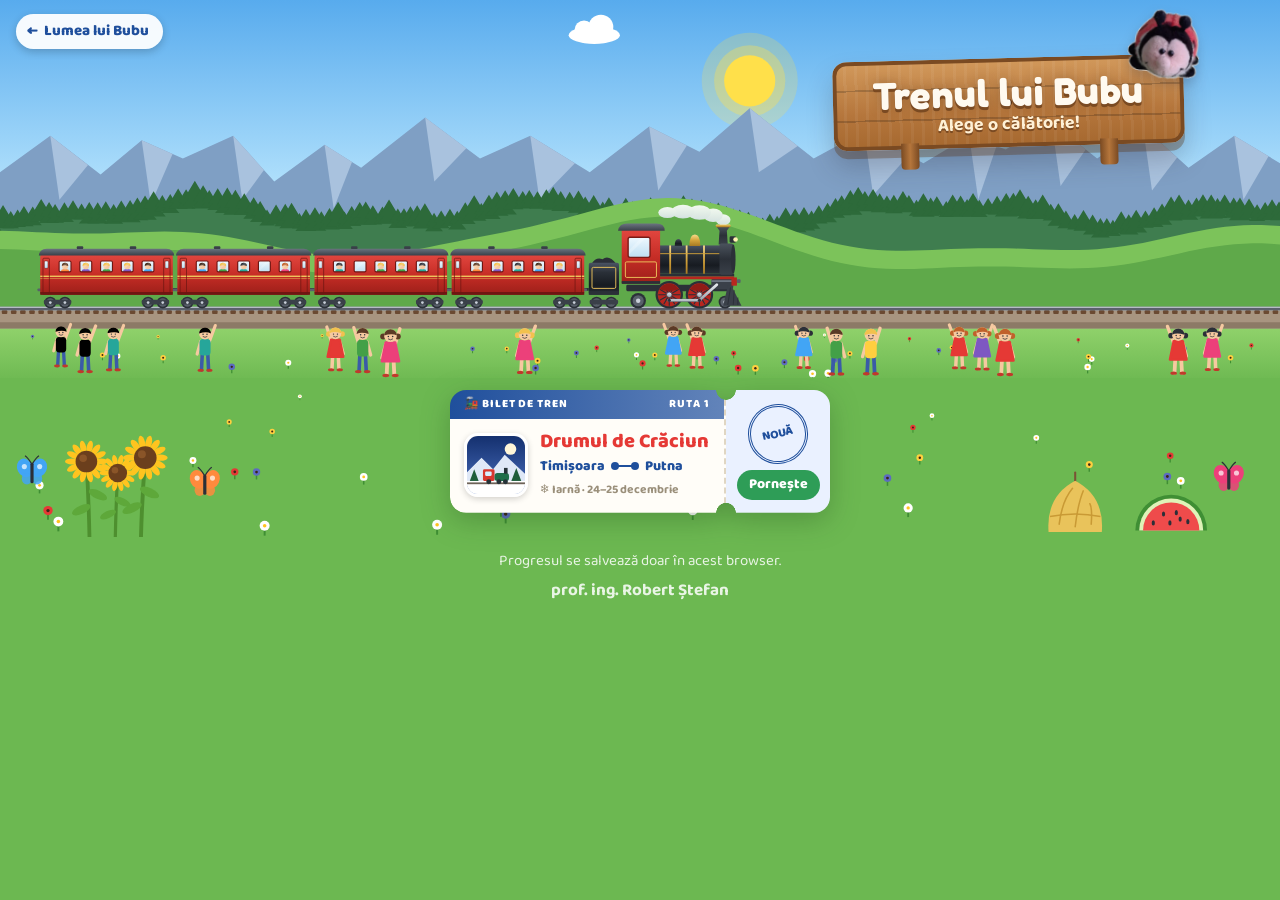
==== commit 90b93e3a: "Make the name board like the wooden sign of Lumea lui Bubu" ====
--- a/index.html
+++ b/index.html
@@ -10,7 +10,7 @@
   <link rel="icon" href="shared/assets/icon-192.png" type="image/png" sizes="192x192">
   <link rel="preconnect" href="https://fonts.googleapis.com">
   <link rel="preconnect" href="https://fonts.gstatic.com" crossorigin>
-  <link href="https://fonts.googleapis.com/css2?family=Baloo+2:wght@500;700;800&display=swap" rel="stylesheet">
+  <link href="https://fonts.googleapis.com/css2?family=Baloo+2:wght@500;700;800&family=Fredoka:wght@700&display=swap" rel="stylesheet">
   <link rel="stylesheet" href="shared/css/tokens.css">
   <link rel="stylesheet" href="home/home.css">
   <!-- the season (from the calendar, or ?anotimp=vara): marks <html> before the page is drawn -->
@@ -23,7 +23,7 @@
     <!-- the game is published inside lumea-lui-bubu (in its folder trenul-lui-bubu/): back to the village -->
     <a class="home-back" href="../"><span aria-hidden="true">←</span> Lumea lui Bubu</a>
     <div class="home-head">
-      <!-- the name of the game on a station's name board, with Bubu sitting on it -->
+      <!-- the name of the game on a wooden sign like the one of lumea-lui-bubu, with Bubu sitting on it -->
       <div class="home-sign">
         <h1 class="home-title">Trenul lui Bubu</h1>
         <p class="home-subtitle">Alege o călătorie!</p>
--- a/home/home.css
+++ b/home/home.css
@@ -67,53 +67,77 @@
 .home-back:hover, .home-back:focus-visible { background: #fff; }
 .home-back:focus-visible { outline: 4px solid var(--gold); outline-offset: 2px; }
 
-/* the name of the game on a railway station's name board: blue, a white
-   edge, white letters, standing on two posts; Bubu stands beside it */
+/* the name of the game on a wooden sign, the same as the sign at the
+   entrance of lumea-lui-bubu: three planks with a nail in every corner, a
+   dark wooden edge, a little crooked, on two thick posts; Bubu sits on its
+   top right corner */
 .home-sign {
+  --wood: #b5763c;
+  --wood-dark: #7a4a22;
+  --wood-light: #d39a5c;
   position: relative;
   isolation: isolate;
-  padding: clamp(6px, 1vw, 10px) clamp(22px, 3vw, 34px) clamp(8px, 1.2vw, 12px);
-  border: 4px solid #fff;
-  border-radius: 10px;
-  background: linear-gradient(#2a5fb4, var(--station-blue));
-  box-shadow: 0 6px 14px rgba(0, 0, 0, .3);
+  margin-top: clamp(26px, 5vw, 44px);
+  padding: clamp(8px, 1.4vw, 14px) clamp(22px, 4vw, 40px) clamp(8px, 1.3vw, 12px);
+  border-radius: 14px;
+  background:
+    radial-gradient(circle, #5a3416 0 3px, transparent 4px) 12px 12px / calc(100% - 24px) calc(100% - 24px) no-repeat,
+    linear-gradient(180deg, transparent 0 32%, rgba(0, 0, 0, .18) 32% 34%, transparent 34% 66%, rgba(0, 0, 0, .18) 66% 68%, transparent 68%),
+    repeating-linear-gradient(90deg, rgba(255, 255, 255, .05) 0 3px, transparent 3px 11px),
+    linear-gradient(180deg, var(--wood-light), var(--wood) 60%, #a5682f);
+  box-shadow: inset 0 0 0 4px var(--wood-dark), 0 8px 0 rgba(90, 52, 22, .35), 0 16px 26px rgba(43, 42, 58, .25);
   text-align: center;
-}
+  transform: rotate(-1.5deg);
+}
+/* the two posts, going down behind the board */
 .home-sign::before, .home-sign::after {
   content: "";
   position: absolute;
   z-index: -1;
-  top: 100%;
-  width: 8px;
-  height: clamp(22px, 4vw, 40px);
-  background: linear-gradient(90deg, #5b616c, #8a919c 50%, #5b616c);
-}
-.home-sign::before { left: 22%; }
-.home-sign::after { right: 22%; }
+  top: calc(100% - 6px);
+  width: 18px;
+  height: clamp(16px, 2.6vw, 26px);
+  border-radius: 0 0 4px 4px;
+  background: linear-gradient(90deg, var(--wood-dark), var(--wood) 50%, var(--wood-dark));
+}
+.home-sign::before { left: 19%; }
+.home-sign::after { right: 19%; }
 .home-title {
   margin: 0;
+  font-family: "Fredoka", var(--font);
   font-size: clamp(28px, 6vw, 46px);
-  font-weight: 800;
+  font-weight: 700;
   line-height: 1.05;
-  color: #fff;
-  letter-spacing: .02em;
-}
-.home-subtitle { margin: 0; font-size: clamp(15px, 2.6vw, 20px); font-weight: 700; line-height: 1.15; color: var(--gold); }
+  color: #fffaf0;
+  letter-spacing: .5px;
+  text-shadow: 0 3px 0 var(--wood-dark), 0 0 12px rgba(90, 52, 22, .35);
+}
+.home-subtitle {
+  margin: 2px 0 0;
+  font-size: clamp(15px, 2.4vw, 19px);
+  font-weight: 700;
+  line-height: 1.15;
+  color: #fff1d6;
+  text-shadow: 0 2px 0 var(--wood-dark);
+}
 .home-bubu {
   position: absolute;
-  left: calc(100% + 6px);
-  top: 50%;
-  width: clamp(52px, 8vw, 78px);
+  z-index: 2;
+  right: -18px;
+  top: clamp(-58px, -6vw, -40px);
+  width: clamp(56px, 9vw, 88px);
   height: auto;
-  transform: translateY(-50%) rotate(8deg);
-  filter: drop-shadow(0 4px 6px rgba(0, 0, 0, .35));
+  transform: rotate(8deg);
+  filter: drop-shadow(0 6px 6px rgba(43, 42, 58, .25));
 }
 
 /* wide screens: the back button in the top left corner, the board at the
    right, over the mountains (the train is at the left) */
 @media (min-aspect-ratio: 4/3) {
   .home-back { position: absolute; top: max(14px, env(safe-area-inset-top)); left: max(16px, env(safe-area-inset-left)); margin: 0; }
-  .home-head { justify-content: flex-end; padding: max(22px, env(safe-area-inset-top)) calc(8vw + 70px) 0 16px; }
+  .home-head { justify-content: flex-end; padding: max(4px, env(safe-area-inset-top)) calc(6vw + 20px) 0 16px; }
+  .home-sign { margin-top: 54px; }
+  .home-bubu { width: clamp(56px, 5.6vw, 76px); top: -46px; }
   .home-title { font-size: clamp(26px, 3vw, 44px); }
   .home-subtitle { font-size: clamp(14px, 1.4vw, 19px); }
 }
@@ -356,8 +380,9 @@
 /* sideways phones: the landscape fills the screen, with a low sign */
 @media (max-height: 520px) and (orientation: landscape) {
   .home-hero { height: 64svh; }
-  .home-head { padding-top: max(16px, env(safe-area-inset-top)); }
-  .home-bubu { width: 48px; }
+  .home-head { padding-top: 0; }
+  .home-sign { margin-top: 40px; }
+  .home-bubu { width: 48px; top: -34px; right: -26px; }
   .home-title { font-size: 26px; }
   .home-subtitle { font-size: 14px; }
 }
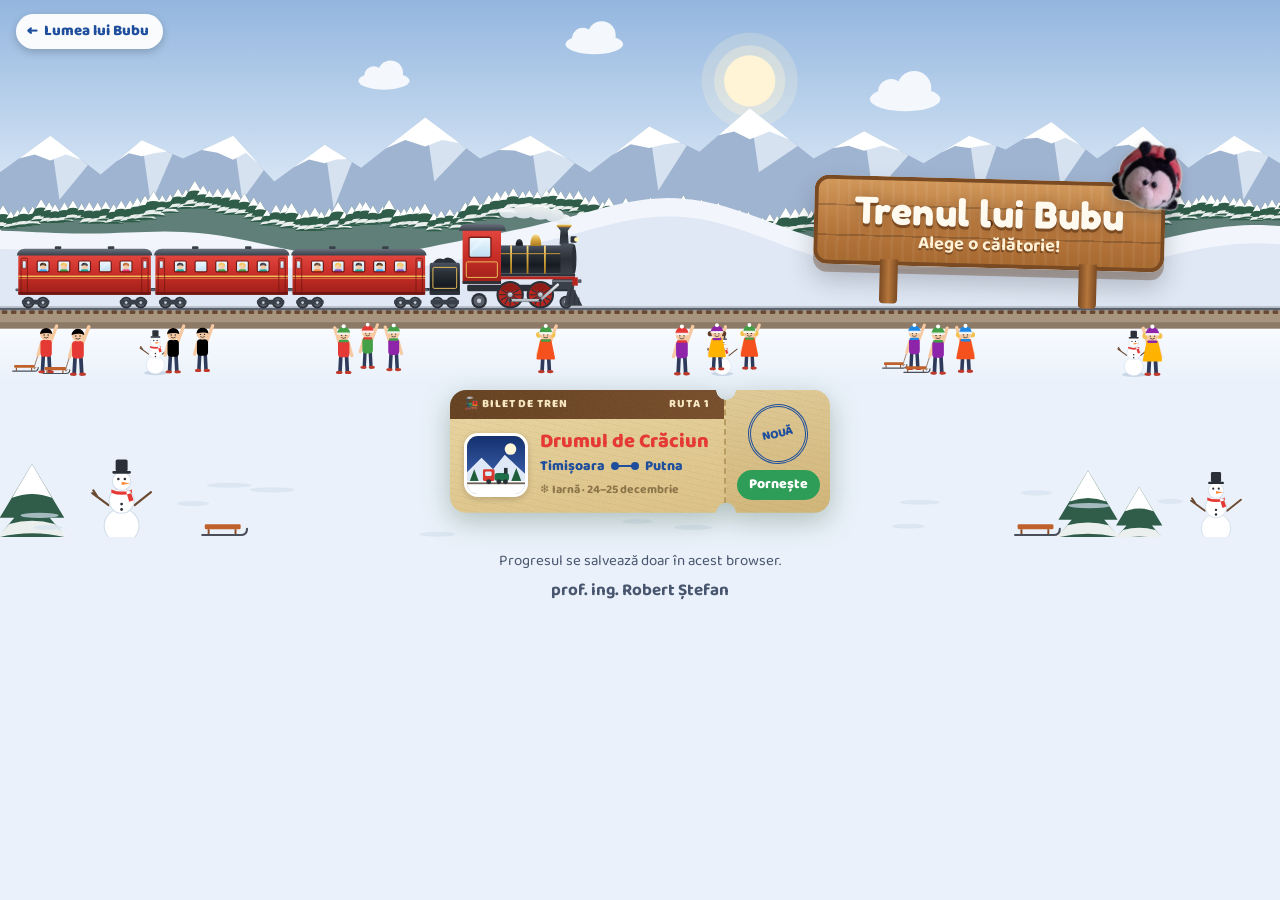
==== commit 350eda37: "Accept only the English season names in ?mode=" ====
--- a/index.html
+++ b/index.html
@@ -13,7 +13,7 @@
   <link href="https://fonts.googleapis.com/css2?family=Baloo+2:wght@500;700;800&family=Fredoka:wght@700&display=swap" rel="stylesheet">
   <link rel="stylesheet" href="shared/css/tokens.css">
   <link rel="stylesheet" href="home/home.css">
-  <!-- the season (from the calendar, or ?anotimp=vara): marks <html> before the page is drawn -->
+  <!-- the season (from the calendar, or ?mode=winter|spring|summer|autumn): marks <html> before the page is drawn -->
   <script src="home/season.js"></script>
 </head>
 <body>
--- a/home/home.css
+++ b/home/home.css
@@ -8,12 +8,13 @@
 
 html { min-height: 100%; }
 
-/* the colours of every season (home/season.js marks <html> with it):
-   the ground under the landscape, continuing its meadow */
-:root[data-season="summer"] {
-  --ground: #6cb851;
-  --ground-ink: #fff;
-}
+/* the colours of every season (home/season.js marks <html> with it): the
+   ground under the landscape, continuing its meadow (the same colour as the
+   meadowDark of the season in home/landscape.js), and the words on it */
+:root[data-season="winter"] { --ground: #eaf1fa; --ground-ink: #2b3a55; }
+:root[data-season="spring"] { --ground: #86cc63; --ground-ink: #fff; }
+:root[data-season="summer"] { --ground: #6cb851; --ground-ink: #fff; }
+:root[data-season="autumn"] { --ground: #bba95c; --ground-ink: #3b2a14; }
 
 body {
   margin: 0;
@@ -34,10 +35,14 @@
      is cut at the sides */
   height: clamp(230px, min(42svh, 125vw), 560px);
   overflow: hidden;
+  container: hero / size;   /* where the board stands depends on the shape of the landscape */
   background: var(--ground);
 }
 .home-scene { position: absolute; inset: 0; }
 .home-scene svg { display: block; width: 100%; height: 100%; }
+/* the train stands at the left of the landscape; where only its middle
+   shows (a tall strip), the train comes to the right, so it is seen */
+.land-train { transform: translateX(440px); }
 
 .home-head {
   position: relative;
@@ -69,15 +74,16 @@
 
 /* the name of the game on a wooden sign, the same as the sign at the
    entrance of lumea-lui-bubu: three planks with a nail in every corner, a
-   dark wooden edge, a little crooked, on two thick posts; Bubu sits on its
-   top right corner */
+   dark wooden edge, a little crooked (the other way), on two thick posts;
+   Bubu sits on its top right corner */
 .home-sign {
   --wood: #b5763c;
   --wood-dark: #7a4a22;
   --wood-light: #d39a5c;
   position: relative;
   isolation: isolate;
-  margin-top: clamp(26px, 5vw, 44px);
+  --post: clamp(24px, 3vw, 44px);
+  margin-top: clamp(40px, 8vw, 60px);
   padding: clamp(8px, 1.4vw, 14px) clamp(22px, 4vw, 40px) clamp(8px, 1.3vw, 12px);
   border-radius: 14px;
   background:
@@ -87,7 +93,7 @@
     linear-gradient(180deg, var(--wood-light), var(--wood) 60%, #a5682f);
   box-shadow: inset 0 0 0 4px var(--wood-dark), 0 8px 0 rgba(90, 52, 22, .35), 0 16px 26px rgba(43, 42, 58, .25);
   text-align: center;
-  transform: rotate(-1.5deg);
+  transform: rotate(1.5deg);   /* crooked the other way than the sign of lumea-lui-bubu, as in a mirror */
 }
 /* the two posts, going down behind the board */
 .home-sign::before, .home-sign::after {
@@ -96,7 +102,7 @@
   z-index: -1;
   top: calc(100% - 6px);
   width: 18px;
-  height: clamp(16px, 2.6vw, 26px);
+  height: calc(var(--post) + 6px);
   border-radius: 0 0 4px 4px;
   background: linear-gradient(90deg, var(--wood-dark), var(--wood) 50%, var(--wood-dark));
 }
@@ -131,15 +137,24 @@
   filter: drop-shadow(0 6px 6px rgba(43, 42, 58, .25));
 }
 
-/* wide screens: the back button in the top left corner, the board at the
-   right, over the mountains (the train is at the left) */
+/* wide screens: the back button in the top left corner */
 @media (min-aspect-ratio: 4/3) {
   .home-back { position: absolute; top: max(14px, env(safe-area-inset-top)); left: max(16px, env(safe-area-inset-left)); margin: 0; }
-  .home-head { justify-content: flex-end; padding: max(4px, env(safe-area-inset-top)) calc(6vw + 20px) 0 16px; }
-  .home-sign { margin-top: 54px; }
-  .home-bubu { width: clamp(56px, 5.6vw, 76px); top: -46px; }
+  .home-bubu { width: clamp(52px, 5.6vw, 76px); top: clamp(-46px, -3.4vw, -34px); }
   .home-title { font-size: clamp(26px, 3vw, 44px); }
   .home-subtitle { font-size: clamp(14px, 1.4vw, 19px); }
+}
+
+/* a wide, low landscape (laptops, tablets and phones held sideways): the
+   board stands at the right of the train, its posts down by the track. The
+   track lies 156 units above the bottom of the landscape (2800 × 950), which
+   is cut to fill the strip: so 5.57% of its width above it, or 16.4% of its
+   height when the strip is tall for its width. */
+@container hero (min-aspect-ratio: 2/1) {
+  .land-train { transform: none; }
+  /* as far from the edge as the sign of lumea-lui-bubu (9% of the width) */
+  .home-head { position: absolute; right: 9cqw; bottom: max(5.57cqw, 16.4cqh); padding: 0; }
+  .home-sign { margin: 0 0 var(--post); }
 }
 
 /* ---------- Season filter (only with journeys of several seasons) ---------- */
@@ -202,9 +217,13 @@
 .route-item { filter: drop-shadow(0 8px 14px rgba(20, 60, 20, .28)); }
 .route-card {
   --stub: 104px;
+  /* light yellow-brown cardboard: fine fibres (a noise drawn by the browser), a faint grain, the board */
+  --fibres: url("data:image/svg+xml,%3Csvg xmlns='http://www.w3.org/2000/svg' width='180' height='180'%3E%3Cfilter id='n'%3E%3CfeTurbulence type='fractalNoise' baseFrequency='.85' numOctaves='3' stitchTiles='stitch'/%3E%3CfeColorMatrix values='0 0 0 0 .38 0 0 0 0 .26 0 0 0 0 .1 0 0 0 .22 0'/%3E%3C/filter%3E%3Crect width='100%25' height='100%25' filter='url(%23n)'/%3E%3C/svg%3E");
+  --grain: repeating-linear-gradient(12deg, rgba(120, 85, 35, .05) 0 1px, transparent 1px 6px);
+  --card: linear-gradient(170deg, #f1dfae, #e6cf96 60%, #dfc588);
   display: flex;
   height: 100%;
-  background: #fffdf8;
+  background: var(--fibres), var(--grain), var(--card);
   color: var(--ink);
   border-radius: 16px;
   text-decoration: none;
@@ -224,16 +243,17 @@
   min-width: 0;
   display: flex;
   flex-direction: column;
-  border-right: 2px dashed #e0d6c2;
-}
-/* the band at the top, in the colour of the journey's season */
+  border-right: 2px dashed #b99a5f;
+}
+/* the band at the top, printed in dark brown */
 .ticket-head {
   display: flex;
   justify-content: space-between;
   margin: 0;
   padding: 5px 14px 6px;
-  background: linear-gradient(90deg, var(--season, var(--station-blue)), color-mix(in srgb, var(--season, var(--station-blue)) 70%, #fff));
-  color: #fff;
+  /* dark brown ink printed on the cardboard (its fibres show through) */
+  background: var(--fibres), var(--grain), linear-gradient(90deg, #5e3a1c, #73492a);
+  color: #f6e6c2;
   font-size: 11.5px;
   font-weight: 800;
   letter-spacing: .08em;
@@ -279,7 +299,7 @@
 }
 .route-line::before { left: 0; }
 .route-line::after { right: 0; }
-.ticket-meta { margin: 0; font-size: 12px; font-weight: 700; color: #9a8f7a; }
+.ticket-meta { margin: 0; font-size: 12px; font-weight: 700; color: #8a7448; }
 
 /* the stub: its colour and its stamp tell how far the journey got */
 .ticket-stub {
@@ -290,11 +310,12 @@
   justify-content: center;
   gap: 6px;
   padding: 10px 8px;
-  background: #eaf1ff;
+  /* the same cardboard, a little darker; its tint tells how far the journey got */
+  background: var(--fibres), var(--grain), linear-gradient(rgba(130, 90, 30, .1), rgba(130, 90, 30, .1)), var(--card);
   --stamp: var(--station-blue);
 }
-.is-started .ticket-stub { background: #fff2c2; --stamp: #b07800; }
-.is-finished .ticket-stub { background: #d6f3df; --stamp: var(--green-dark); }
+.is-started .ticket-stub { background: var(--fibres), var(--grain), linear-gradient(rgba(255, 196, 0, .22), rgba(255, 196, 0, .22)), var(--card); --stamp: #9a6400; }
+.is-finished .ticket-stub { background: var(--fibres), var(--grain), linear-gradient(rgba(46, 157, 87, .2), rgba(46, 157, 87, .2)), var(--card); --stamp: var(--green-dark); }
 .ticket-stamp {
   display: grid;
   place-items: center;
@@ -380,9 +401,9 @@
 /* sideways phones: the landscape fills the screen, with a low sign */
 @media (max-height: 520px) and (orientation: landscape) {
   .home-hero { height: 64svh; }
-  .home-head { padding-top: 0; }
-  .home-sign { margin-top: 40px; }
-  .home-bubu { width: 48px; top: -34px; right: -26px; }
+  .home-sign { --post: 22px; }
+  .home-head { right: 6vw; }   /* like the sign of lumea-lui-bubu on sideways phones */
+  .home-bubu { width: 46px; top: -32px; right: -24px; }
   .home-title { font-size: 26px; }
   .home-subtitle { font-size: 14px; }
 }
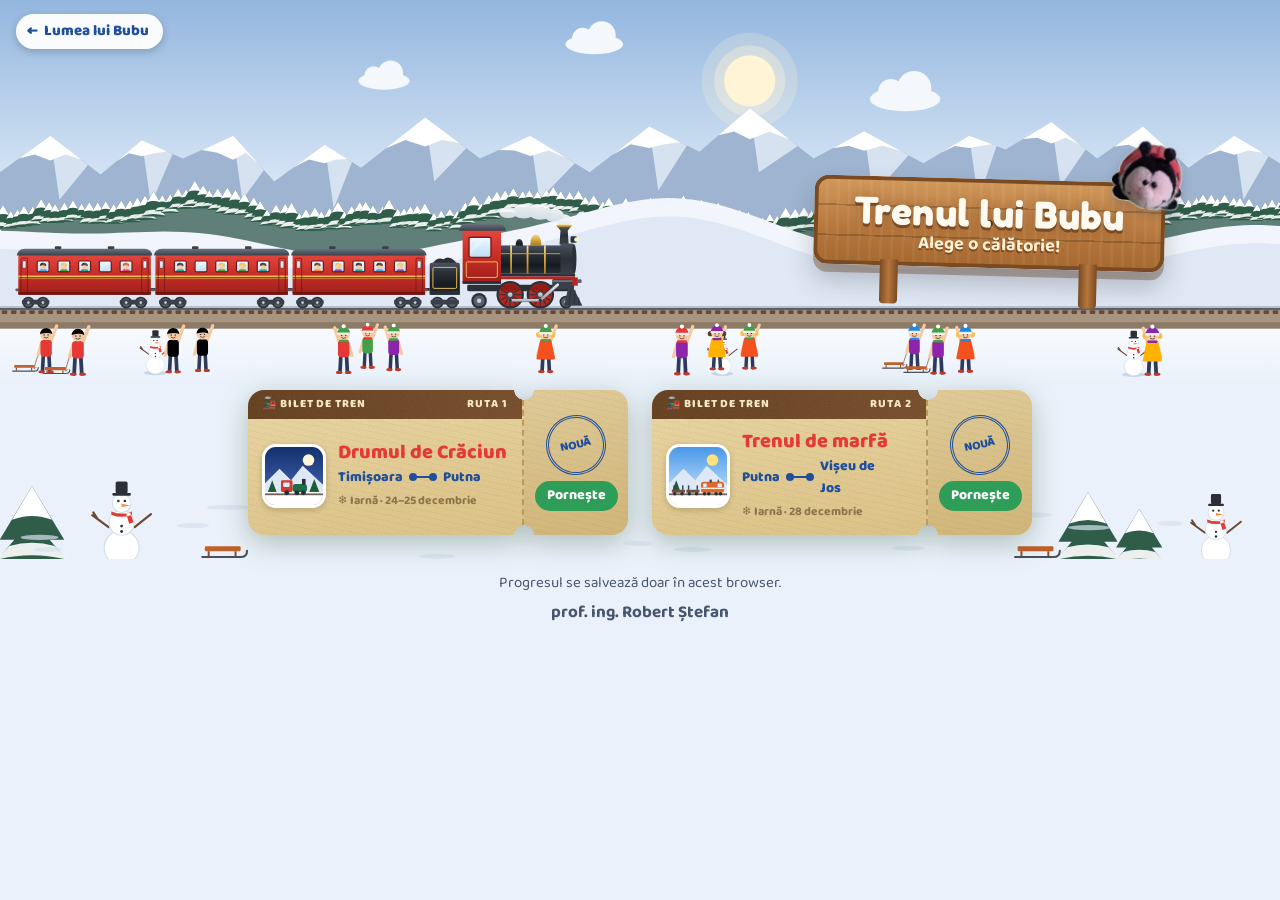
==== commit 5345936c: "Add the freight journey from Putna to Vișeu de Jos" ====
--- a/index.html
+++ b/index.html
@@ -38,6 +38,7 @@
     <!-- the journeys are listed by home/home.js (from home/routes.js) -->
     <ol class="route-list" id="routes" aria-label="Călătoriile">
       <li><a class="route-card route-card--plain" href="route-01/">Ruta 1 · Drumul de Crăciun (Timișoara → Putna)</a></li>
+      <li><a class="route-card route-card--plain" href="route-02/">Ruta 2 · Trenul de marfă (Putna → Vișeu de Jos)</a></li>
     </ol>
   </main>
 
